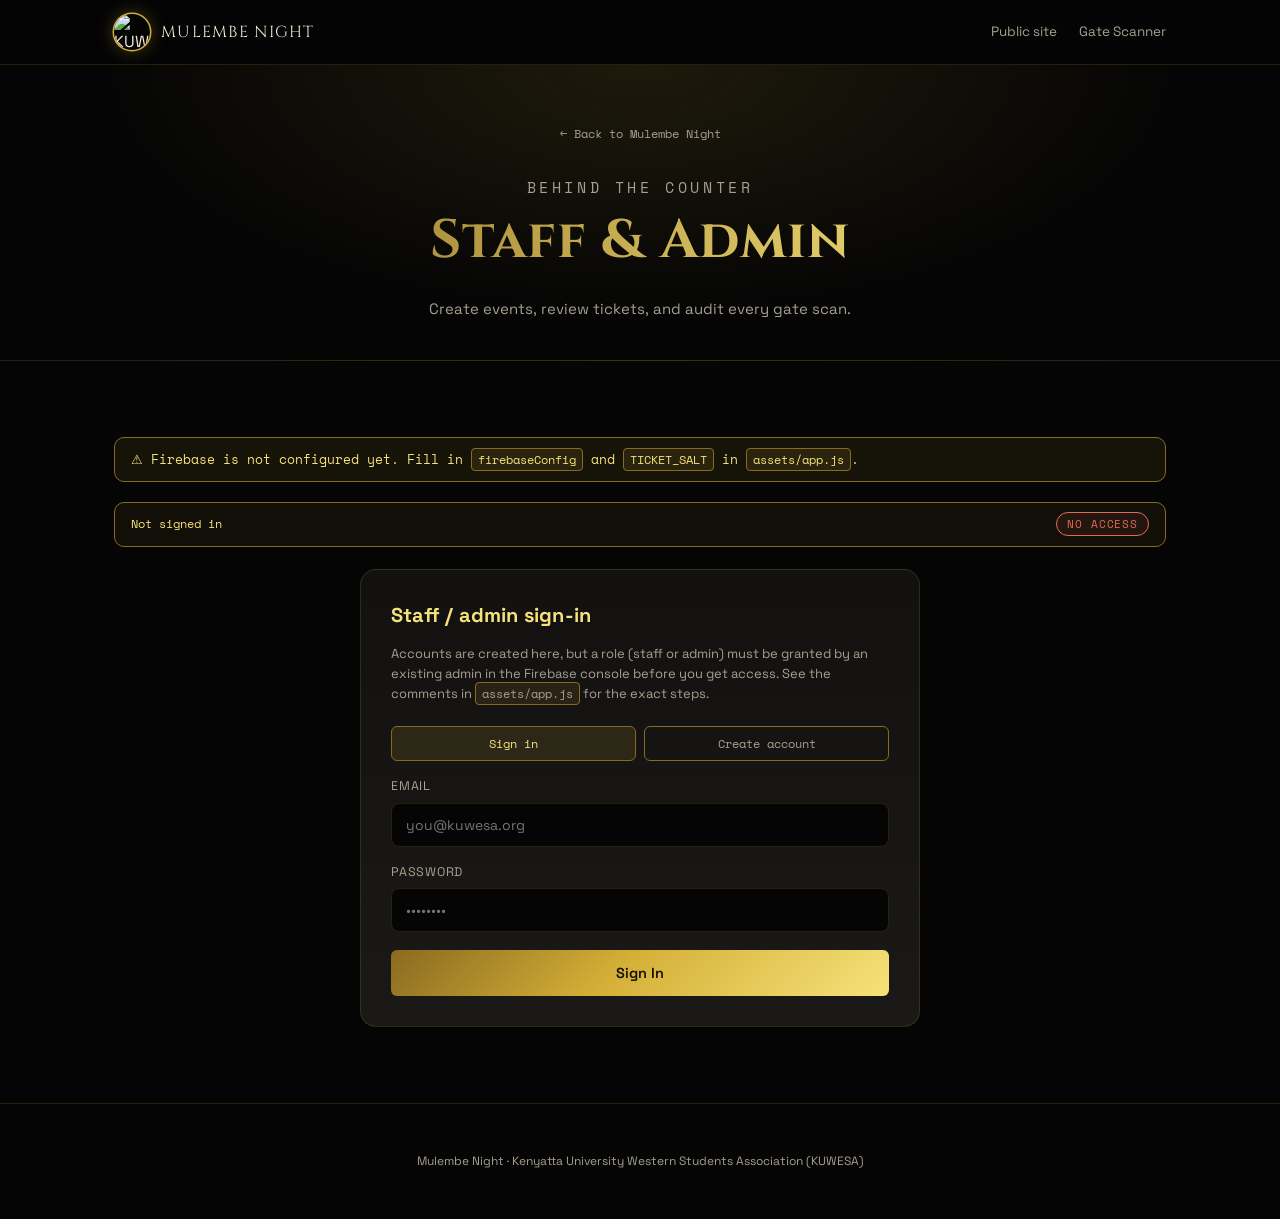
==== admin/index.html @ 5c0b91c5 "Add files via upload" ====
<!DOCTYPE html>
<html lang="en">
<head>
<meta charset="UTF-8">
<meta name="viewport" content="width=device-width, initial-scale=1.0">
<title>Staff &amp; Admin — Mulembe Night</title>
<meta name="description" content="Staff and admin dashboard for Mulembe Night ticketing.">
<link rel="preconnect" href="https://fonts.googleapis.com">
<link href="https://fonts.googleapis.com/css2?family=Cinzel:wght@500;700;900&family=Space+Grotesk:wght@400;500;600;700&family=Space+Mono:wght@400;700&display=swap" rel="stylesheet">
<link rel="stylesheet" href="../assets/style.css">
<script src="https://www.gstatic.com/firebasejs/10.12.2/firebase-app-compat.js"></script>
<script src="https://www.gstatic.com/firebasejs/10.12.2/firebase-firestore-compat.js"></script>
<script src="https://www.gstatic.com/firebasejs/10.12.2/firebase-auth-compat.js"></script>
<script src="../assets/app.js"></script>
</head>
<body>

<nav>
  <div class="wrap row">
    <a class="brand" href="../index.html">
      <img src="../mulembe-logo.png" alt="KUWESA logo">
      <span>MULEMBE NIGHT</span>
    </a>
    <div class="links">
      <a href="../index.html">Public site</a>
      <a href="../gate/">Gate Scanner</a>
    </div>
  </div>
</nav>

<div class="page-header">
  <div class="wrap">
    <a class="back-link" href="../index.html">← Back to Mulembe Night</a>
    <p class="eyebrow">Behind the counter</p>
    <h1 class="gold-text">Staff &amp; Admin</h1>
    <p>Create events, review tickets, and audit every gate scan.</p>
  </div>
</div>

<section style="border-top:none;">
  <div class="wrap">
    <div id="configBanner" class="config-banner">
      ⚠ Firebase is not configured yet. Fill in <code class="inline">firebaseConfig</code> and <code class="inline">TICKET_SALT</code> in <code class="inline">assets/app.js</code>.
    </div>

    <div class="role-bar" id="roleBar">
      <span class="who mono" id="roleWho">Not signed in</span>
      <span>
        <span class="role-badge none" id="roleBadge">no access</span>
        <button class="btn small ghost" id="signOutBtn" style="display:none; margin-left:8px;">Sign out</button>
      </span>
    </div>

    <!-- Sign in / sign up card -->
    <div class="card" id="authCard" style="max-width:560px; margin:0 auto;">
      <h3>Staff / admin sign-in</h3>
      <p class="sub">Accounts are created here, but a role (staff or admin) must be granted by an existing admin in the Firebase console before you get access. See the comments in <code class="inline">assets/app.js</code> for the exact steps.</p>
      <div class="auth-toggle">
        <button type="button" id="toggleSignIn" class="active">Sign in</button>
        <button type="button" id="toggleSignUp">Create account</button>
      </div>
      <label for="authEmail">Email</label>
      <input type="email" id="authEmail" placeholder="you@kuwesa.org" autocomplete="username">
      <label for="authPassword">Password</label>
      <input type="password" id="authPassword" placeholder="••••••••" autocomplete="current-password">
      <button class="btn" id="authSubmitBtn" style="margin-top:18px; width:100%;">Sign In</button>
      <div class="status-box" id="authStatus"></div>
    </div>

    <!-- Admin dashboard, hidden unless role === admin -->
    <div class="card" id="adminDashboard" style="display:none; margin-top:30px;">
      <h3>Admin dashboard</h3>
      <p class="sub">Manage events, review tickets, and audit every gate scan.</p>

      <div class="admin-tabs">
        <button class="admin-tab-btn active" data-pane="paneEvents">Events</button>
        <button class="admin-tab-btn" data-pane="paneTickets">Tickets</button>
        <button class="admin-tab-btn" data-pane="paneScans">Scan history</button>
      </div>

      <!-- EVENTS PANE -->
      <div class="admin-pane show" id="paneEvents">
        <h3 style="font-size:16px;">Create / edit an event</h3>
        <input type="hidden" id="editingEventId" value="">
        <label for="evName">Event name</label>
        <input type="text" id="evName" placeholder="Mulembe Night 2026">
        <label for="evDate">Date &amp; time (leave blank for "date dropping soon")</label>
        <input type="datetime-local" id="evDate">
        <label for="evLocation">Location</label>
        <input type="text" id="evLocation" placeholder="Kinga Resort, Kitui">
        <label for="evCapacity">Capacity</label>
        <input type="number" id="evCapacity" min="1" placeholder="1000">
        <label for="evDescription">Description</label>
        <textarea id="evDescription" placeholder="Short description shown on the event card"></textarea>

        <label style="margin-top:20px;">Ticket tiers</label>
        <div id="tierRows"></div>
        <button class="btn ghost small" id="addTierRow" type="button">+ Add tier</button>

        <label style="margin-top:20px; display:flex; align-items:center; gap:8px;">
          <input type="checkbox" id="evActive" style="width:auto;" checked> Live / accepting ticket sales
        </label>

        <div style="display:flex; gap:10px; margin-top:20px;">
          <button class="btn" id="saveEventBtn" style="flex:1;">Save Event</button>
          <button class="btn ghost" id="cancelEditBtn" style="display:none;">Cancel edit</button>
        </div>
        <div class="status-box" id="eventFormStatus"></div>

        <h3 style="font-size:16px; margin-top:34px;">All events</h3>
        <div id="adminEventsList"><p class="hint">Loading…</p></div>
      </div>

      <!-- TICKETS PANE -->
      <div class="admin-pane" id="paneTickets">
        <div class="filter-row">
          <select id="statsEventFilter"></select>
          <input type="text" id="ticketSearch" placeholder="Search name, phone or ticket id…">
        </div>
        <div class="stat-grid" id="statGrid"></div>
        <div class="table-wrap">
          <table class="data-table">
            <thead><tr><th>Holder</th><th>Phone</th><th>Tier</th><th>Status</th><th>Ticket ID</th><th>Created</th></tr></thead>
            <tbody id="ticketsTableBody"><tr><td colspan="6">Loading…</td></tr></tbody>
          </table>
        </div>
      </div>

      <!-- SCAN HISTORY PANE -->
      <div class="admin-pane" id="paneScans">
        <div class="table-wrap">
          <table class="data-table">
            <thead><tr><th>Time</th><th>Ticket ID</th><th>Result</th><th>Staff</th><th>Notes</th></tr></thead>
            <tbody id="scansTableBody"><tr><td colspan="5">Loading…</td></tr></tbody>
          </table>
        </div>
      </div>
    </div>
  </div>
</section>

<footer>
  <div class="wrap">
    <p>Mulembe Night · Kenyatta University Western Students Association (KUWESA)</p>
  </div>
</footer>

<script>
  // -----------------------------------------------------------------------
  // AUTH UI
  // -----------------------------------------------------------------------
  let authMode = 'signin';
  document.getElementById('toggleSignIn').addEventListener('click', () => setAuthMode('signin'));
  document.getElementById('toggleSignUp').addEventListener('click', () => setAuthMode('signup'));
  function setAuthMode(mode) {
    authMode = mode;
    document.getElementById('toggleSignIn').classList.toggle('active', mode === 'signin');
    document.getElementById('toggleSignUp').classList.toggle('active', mode === 'signup');
    document.getElementById('authSubmitBtn').textContent = mode === 'signin' ? 'Sign In' : 'Create Account';
  }

  document.getElementById('authSubmitBtn').addEventListener('click', async () => {
    const statusEl = document.getElementById('authStatus');
    const email = document.getElementById('authEmail').value.trim();
    const password = document.getElementById('authPassword').value;
    if (!isConfigured) { setStatus(statusEl, 'err', 'Firebase is not configured yet.'); return; }
    if (!email || !password) { setStatus(statusEl, 'err', 'Enter an email and password.'); return; }

    setStatus(statusEl, 'pending', authMode === 'signin' ? 'Signing in…' : 'Creating account…');
    try {
      if (authMode === 'signin') {
        await firebase.auth().signInWithEmailAndPassword(email, password);
        setStatus(statusEl, 'ok', 'Signed in.');
      } else {
        const cred = await firebase.auth().createUserWithEmailAndPassword(email, password);
        setStatus(statusEl, 'ok', `Account created (uid: ${cred.user.uid}). Ask an admin to grant you a role in the Firebase console — see the code comments for how.`);
      }
    } catch (err) {
      console.error(err);
      setStatus(statusEl, 'err', err.message || 'Authentication failed.');
    }
  });

  document.getElementById('signOutBtn').addEventListener('click', async () => {
    await firebase.auth().signOut();
    currentRole = 'none';
    onAuthReady();
  });

  function onAuthReady() {
    renderRoleBar();
    const authCard = document.getElementById('authCard');
    authCard.style.display = (!currentUser || currentUser.isAnonymous || currentRole === 'none') ? 'block' : 'none';
    const isAdmin = currentUser && !currentUser.isAnonymous && currentRole === 'admin';
    document.getElementById('adminDashboard').style.display = isAdmin ? 'block' : 'none';
    if (isAdmin) loadAdminData();
  }

  // -----------------------------------------------------------------------
  // ADMIN TABS
  // -----------------------------------------------------------------------
  document.querySelectorAll('.admin-tab-btn').forEach(btn => {
    btn.addEventListener('click', () => {
      document.querySelectorAll('.admin-tab-btn').forEach(b => b.classList.remove('active'));
      document.querySelectorAll('.admin-pane').forEach(p => p.classList.remove('show'));
      btn.classList.add('active');
      document.getElementById(btn.dataset.pane).classList.add('show');
      if (btn.dataset.pane === 'paneTickets') renderAdminTickets();
      if (btn.dataset.pane === 'paneScans') renderScanHistory();
    });
  });

  // --- Tier row builder for the event form ---
  function addTierRow(tier) {
    tier = tier || { id: '', name: '', price: '', perks: [] };
    const row = document.createElement('div');
    row.className = 'tier-row';
    row.innerHTML = `
      <div><label>Tier name</label><input type="text" class="tr-name" value="${escapeHtml(tier.name)}" placeholder="VIP"></div>
      <div><label>Price (Ksh)</label><input type="number" class="tr-price" value="${tier.price || ''}" min="0" placeholder="1200"></div>
      <div><label>Perks (comma separated)</label><input type="text" class="tr-perks" value="${escapeHtml((tier.perks||[]).join(', '))}" placeholder="Fast-track entry, VIP lounge"></div>
      <div><button type="button" class="btn ghost small remove-tier">Remove</button></div>
    `;
    row.querySelector('.remove-tier').addEventListener('click', () => row.remove());
    document.getElementById('tierRows').appendChild(row);
  }
  document.getElementById('addTierRow').addEventListener('click', () => addTierRow());

  function collectTiersFromForm() {
    return Array.from(document.querySelectorAll('#tierRows .tier-row')).map(row => {
      const name = row.querySelector('.tr-name').value.trim();
      const price = parseFloat(row.querySelector('.tr-price').value);
      const perks = row.querySelector('.tr-perks').value.split(',').map(s => s.trim()).filter(Boolean);
      const id = name.toLowerCase().replace(/[^a-z0-9]+/g, '-').replace(/(^-|-$)/g, '') || uuid().slice(0, 8);
      return { id, name, price: isNaN(price) ? 0 : price, perks };
    }).filter(t => t.name);
  }

  function resetEventForm() {
    document.getElementById('editingEventId').value = '';
    document.getElementById('evName').value = '';
    document.getElementById('evDate').value = '';
    document.getElementById('evLocation').value = '';
    document.getElementById('evCapacity').value = '';
    document.getElementById('evDescription').value = '';
    document.getElementById('evActive').checked = true;
    document.getElementById('tierRows').innerHTML = '';
    addTierRow(); addTierRow(); addTierRow();
    document.getElementById('cancelEditBtn').style.display = 'none';
    document.getElementById('saveEventBtn').textContent = 'Save Event';
  }
  resetEventForm();

  document.getElementById('cancelEditBtn').addEventListener('click', resetEventForm);

  document.getElementById('saveEventBtn').addEventListener('click', async () => {
    const statusEl = document.getElementById('eventFormStatus');
    if (!isConfigured) { setStatus(statusEl, 'err', 'Firebase is not configured yet.'); return; }
    if (currentRole !== 'admin') { setStatus(statusEl, 'err', 'Admin role required.'); return; }

    const name = document.getElementById('evName').value.trim();
    if (!name) { setStatus(statusEl, 'err', 'Event name is required.'); return; }
    const dateVal = document.getElementById('evDate').value;
    const tiers = collectTiersFromForm();
    if (tiers.length === 0) { setStatus(statusEl, 'err', 'Add at least one ticket tier.'); return; }

    const editingId = document.getElementById('editingEventId').value;
    const data = {
      eventName: name,
      eventDate: dateVal ? new Date(dateVal).toISOString() : null,
      location: document.getElementById('evLocation').value.trim(),
      capacity: parseInt(document.getElementById('evCapacity').value, 10) || null,
      description: document.getElementById('evDescription').value.trim(),
      tiers,
      active: document.getElementById('evActive').checked,
      updatedAt: firebase.firestore.FieldValue.serverTimestamp()
    };

    setStatus(statusEl, 'pending', 'Saving…');
    try {
      if (editingId) {
        await db.collection('events').doc(editingId).update(data);
      } else {
        data.createdAt = firebase.firestore.FieldValue.serverTimestamp();
        data.createdBy = currentUser.uid;
        await db.collection('events').add(data);
      }
      setStatus(statusEl, 'ok', '✓ Event saved.');
      resetEventForm();
      await loadEventsData();
      renderAdminEventsList();
      populateStatsEventFilter();
    } catch (err) {
      console.error(err);
      setStatus(statusEl, 'err', 'Could not save the event.');
    }
  });

  function renderAdminEventsList() {
    const list = document.getElementById('adminEventsList');
    if (!list) return;
    if (EVENTS.length === 0) { list.innerHTML = '<p class="hint">No events yet — create the first one above.</p>'; return; }
    list.innerHTML = EVENTS.map(e => `
      <div class="event-list-row">
        <div class="info">
          <b>${escapeHtml(e.eventName)}</b>
          <span>${fmtDate(e.eventDate)} · ${escapeHtml(e.location || 'No location set')} · ${e.active === false ? 'Inactive' : 'Live'}</span>
        </div>
        <div>
          <button class="btn ghost small edit-event" data-id="${e.id}">Edit</button>
          <button class="btn ghost small toggle-active" data-id="${e.id}">${e.active === false ? 'Activate' : 'Deactivate'}</button>
        </div>
      </div>
    `).join('');
    list.querySelectorAll('.edit-event').forEach(btn => btn.addEventListener('click', () => loadEventIntoForm(btn.dataset.id)));
    list.querySelectorAll('.toggle-active').forEach(btn => btn.addEventListener('click', () => toggleEventActive(btn.dataset.id)));
  }

  function loadEventIntoForm(id) {
    const e = eventById(id);
    if (!e) return;
    document.getElementById('editingEventId').value = e.id;
    document.getElementById('evName').value = e.eventName || '';
    document.getElementById('evDate').value = e.eventDate ? new Date(e.eventDate).toISOString().slice(0, 16) : '';
    document.getElementById('evLocation').value = e.location || '';
    document.getElementById('evCapacity').value = e.capacity || '';
    document.getElementById('evDescription').value = e.description || '';
    document.getElementById('evActive').checked = e.active !== false;
    document.getElementById('tierRows').innerHTML = '';
    (e.tiers || []).forEach(t => addTierRow(t));
    if ((e.tiers || []).length === 0) { addTierRow(); addTierRow(); addTierRow(); }
    document.getElementById('cancelEditBtn').style.display = 'inline-block';
    document.getElementById('saveEventBtn').textContent = 'Update Event';
    document.getElementById('paneEvents').scrollIntoView({ behavior: 'smooth' });
  }

  async function toggleEventActive(id) {
    const e = eventById(id);
    if (!e) return;
    try {
      await db.collection('events').doc(id).update({ active: e.active === false ? true : false });
      await loadEventsData();
      renderAdminEventsList();
      populateStatsEventFilter();
    } catch (err) {
      console.error(err);
    }
  }

  // --- Admin data loading ---
  async function loadAdminData() {
    await loadEventsData();
    renderAdminEventsList();
    populateStatsEventFilter();
    renderAdminTickets();
    renderScanHistory();
  }

  function populateStatsEventFilter() {
    const el = document.getElementById('statsEventFilter');
    const current = el.value;
    el.innerHTML = '<option value="">All events</option>' + EVENTS.map(e => `<option value="${e.id}">${escapeHtml(e.eventName)}</option>`).join('');
    el.value = current;
  }

  let ALL_TICKETS_CACHE = [];
  async function renderAdminTickets() {
    if (currentRole !== 'admin') return;
    const tbody = document.getElementById('ticketsTableBody');
    tbody.innerHTML = '<tr><td colspan="6">Loading…</td></tr>';
    try {
      const snap = await db.collection('tickets').orderBy('created_at', 'desc').limit(500).get();
      ALL_TICKETS_CACHE = snap.docs.map(d => ({ id: d.id, ...d.data() }));
    } catch (err) {
      console.error(err);
      tbody.innerHTML = '<tr><td colspan="6">Could not load tickets.</td></tr>';
      return;
    }
    applyTicketFilters();
  }

  function applyTicketFilters() {
    const eventFilter = document.getElementById('statsEventFilter').value;
    const search = document.getElementById('ticketSearch').value.trim().toLowerCase();
    let rows = ALL_TICKETS_CACHE;
    if (eventFilter) rows = rows.filter(t => t.event_id === eventFilter);
    if (search) rows = rows.filter(t =>
      (t.full_name || '').toLowerCase().includes(search) ||
      (t.phone || '').toLowerCase().includes(search) ||
      t.id.toLowerCase().includes(search)
    );

    const statGrid = document.getElementById('statGrid');
    const total = rows.length;
    const unused = rows.filter(t => t.status === 'UNUSED').length;
    const scanned = rows.filter(t => t.status === 'SCANNED').length;
    const expired = rows.filter(t => t.status === 'EXPIRED').length;
    let revenue = 0;
    rows.forEach(t => {
      const ev = eventById(t.event_id);
      const tier = ev && (ev.tiers || []).find(x => x.id === t.tier);
      if (tier) revenue += Number(tier.price) || 0;
    });
    statGrid.innerHTML = `
      <div class="stat-card"><b>${total}</b><span>Total tickets</span></div>
      <div class="stat-card"><b>${unused}</b><span>Unused</span></div>
      <div class="stat-card"><b>${scanned}</b><span>Scanned</span></div>
      <div class="stat-card"><b>${expired}</b><span>Expired</span></div>
      <div class="stat-card"><b>Ksh ${revenue.toLocaleString()}</b><span>Revenue (est.)</span></div>
    `;

    const tbody = document.getElementById('ticketsTableBody');
    tbody.innerHTML = rows.length ? rows.map(t => `
      <tr>
        <td>${escapeHtml(t.full_name)}</td>
        <td>${escapeHtml(t.phone)}</td>
        <td>${escapeHtml(t.tier)}</td>
        <td><span class="badge-status ${t.status}">${t.status}</span></td>
        <td class="mono">${t.id}</td>
        <td>${t.created_at && t.created_at.toDate ? t.created_at.toDate().toLocaleString('en-KE') : '—'}</td>
      </tr>
    `).join('') : '<tr><td colspan="6">No tickets match.</td></tr>';
  }
  document.getElementById('statsEventFilter').addEventListener('change', applyTicketFilters);
  document.getElementById('ticketSearch').addEventListener('input', applyTicketFilters);

  async function renderScanHistory() {
    if (currentRole !== 'admin') return;
    const tbody = document.getElementById('scansTableBody');
    tbody.innerHTML = '<tr><td colspan="5">Loading…</td></tr>';
    try {
      const snap = await db.collection('scanHistory').orderBy('scanned_at', 'desc').limit(300).get();
      const rows = snap.docs.map(d => d.data());
      tbody.innerHTML = rows.length ? rows.map(r => `
        <tr>
          <td>${r.scanned_at && r.scanned_at.toDate ? r.scanned_at.toDate().toLocaleString('en-KE') : '—'}</td>
          <td class="mono">${escapeHtml(r.ticket_id || '—')}</td>
          <td><span class="badge-status ${r.status === 'success' ? 'SCANNED' : r.status === 'already_scanned' ? 'EXPIRED' : 'UNUSED'}">${r.status}</span></td>
          <td>${escapeHtml(r.staff_email || r.staff_uid || 'unknown')}</td>
          <td>${escapeHtml(r.notes || '')}</td>
        </tr>
      `).join('') : '<tr><td colspan="5">No scans logged yet.</td></tr>';
    } catch (err) {
      console.error(err);
      tbody.innerHTML = '<tr><td colspan="5">Could not load scan history.</td></tr>';
    }
  }

  showConfigBannerIfNeeded();
  initAuthBootstrap(onAuthReady);
</script>
</body>
</html>
---- assets/style.css ----
:root{
  --onyx:#050505;
  --charcoal:#121110;
  --charcoal-2:#1b1917;
  --line:rgba(212,175,55,0.16);
  --gold:#d4af37;
  --gold-bright:#f6e27a;
  --gold-deep:#8a6a1f;
  --ivory:#f3ecd8;
  --text-dim:#a79f8f;
  --teal:#20c7ad;
  --danger:#e2685a;
  --ok:#63d98d;
}
*{box-sizing:border-box;}
html{scroll-behavior:smooth;}
@media (prefers-reduced-motion: reduce){
  *{animation-duration:0.001ms !important; animation-iteration-count:1 !important; scroll-behavior:auto !important;}
}
body{
  margin:0;
  background:var(--onyx);
  color:var(--ivory);
  font-family:'Space Grotesk', sans-serif;
  line-height:1.55;
}
h1,h2,h3{font-family:'Cinzel', serif; font-weight:700; margin:0; letter-spacing:0.01em;}
.mono{font-family:'Space Mono', monospace;}
a{color:inherit;}
.wrap{max-width:1100px; margin:0 auto; padding:0 24px;}
.eyebrow{
  font-family:'Space Mono', monospace; text-transform:uppercase;
  letter-spacing:0.24em; font-size:11.5px; color:var(--gold-bright);
}
::selection{background:var(--gold); color:#100c02;}
:focus-visible{outline:2px solid var(--gold-bright); outline-offset:2px;}

.gold-text{
  background:linear-gradient(100deg, var(--gold-deep) 0%, var(--gold-bright) 35%, var(--gold) 55%, var(--gold-bright) 75%, var(--gold-deep) 100%);
  background-size:250% auto;
  -webkit-background-clip:text; background-clip:text; color:transparent;
  animation:shine 7s linear infinite;
}
@keyframes shine{ to{ background-position:-250% center; } }

/* ---------- NAV ---------- */
nav{
  position:sticky; top:0; z-index:50;
  background:rgba(5,5,5,0.82); backdrop-filter:blur(12px);
  border-bottom:1px solid var(--line);
}
nav .row{display:flex; align-items:center; justify-content:space-between; padding:14px 24px; gap:14px; flex-wrap:wrap;}
.brand{display:flex; align-items:center; gap:11px; text-decoration:none;}
.brand img{height:36px; width:36px; border-radius:50%; box-shadow:0 0 0 1.5px var(--gold), 0 0 18px rgba(212,175,55,0.35);}
.brand span{font-family:'Cinzel', serif; font-size:16px; letter-spacing:0.08em; color:var(--ivory);}
nav .links{display:flex; align-items:center; gap:22px; font-size:13.5px; color:var(--text-dim); flex-wrap:wrap;}
nav .links a{text-decoration:none; transition:color .2s; white-space:nowrap;}
nav .links a:hover{color:var(--gold-bright);}

.marquee{
  background:var(--charcoal); border-bottom:1px solid var(--line);
  overflow:hidden; white-space:nowrap; padding:8px 0;
}
.marquee .track{display:inline-block; animation:scrollx 22s linear infinite;}
.marquee span{
  font-family:'Space Mono', monospace; font-size:11.5px; letter-spacing:0.2em;
  color:var(--gold); text-transform:uppercase; margin:0 22px;
}
@keyframes scrollx{ from{transform:translateX(0);} to{transform:translateX(-50%);} }

/* ---------- BUTTONS ---------- */
.btn{
  position:relative; display:inline-block; border:none; cursor:pointer; overflow:hidden;
  font-family:'Space Grotesk', sans-serif; font-weight:600; font-size:14.5px;
  padding:14px 30px; border-radius:6px; text-decoration:none;
  background:linear-gradient(135deg, var(--gold-deep), var(--gold) 45%, var(--gold-bright) 100%);
  color:#150f02; transition:transform .15s, box-shadow .15s;
}
.btn:hover{transform:translateY(-2px); box-shadow:0 10px 28px rgba(212,175,55,0.28);}
.btn::after{
  content:""; position:absolute; top:0; left:-60%; width:40%; height:100%;
  background:linear-gradient(115deg, transparent, rgba(255,255,255,0.55), transparent);
  transform:skewX(-20deg); transition:left .5s;
}
.btn:hover::after{left:130%;}
.btn.ghost{background:transparent; color:var(--gold-bright); border:1px solid var(--gold-deep);}
.btn.ghost::after{display:none;}
.btn.ghost:hover{box-shadow:0 10px 24px rgba(212,175,55,0.12); border-color:var(--gold);}
.btn.small{padding:9px 18px; font-size:12.5px;}
.btn.danger{background:linear-gradient(135deg, #7a2e26, var(--danger) 60%, #f19286);}
.btn:disabled{opacity:0.45; cursor:not-allowed; transform:none; box-shadow:none;}
.btn:disabled::after{display:none;}

.pill{
  border:1px solid var(--gold-deep); background:rgba(212,175,55,0.06);
  padding:9px 18px; border-radius:999px; font-size:12.5px;
  font-family:'Space Mono', monospace; color:var(--gold-bright);
}
.pill.teal{border-color:rgba(32,199,173,0.4); color:var(--teal); background:rgba(32,199,173,0.07);}

/* ---------- PAGE HEADER (for sub-pages) ---------- */
.page-header{
  padding:56px 0 40px; text-align:center;
  background:radial-gradient(ellipse at 50% 0%, rgba(212,175,55,0.12), transparent 60%);
  border-bottom:1px solid var(--line);
}
.page-header h1{font-size:clamp(32px,6vw,54px);}
.page-header p{color:var(--text-dim); font-size:15px; max-width:520px; margin:14px auto 0;}
.back-link{
  display:inline-flex; align-items:center; gap:6px; font-family:'Space Mono', monospace;
  font-size:12px; color:var(--text-dim); text-decoration:none; margin-bottom:18px;
}
.back-link:hover{color:var(--gold-bright);}

/* ---------- HERO ---------- */
header.hero{
  padding:90px 0 70px; text-align:center; position:relative; overflow:hidden;
  background:
    radial-gradient(ellipse at 50% 0%, rgba(212,175,55,0.14), transparent 55%),
    radial-gradient(circle at 88% 78%, rgba(32,199,173,0.06), transparent 40%);
}
.aura{
  position:relative; width:168px; height:168px; margin:0 auto 26px;
}
.aura::before{
  content:""; position:absolute; inset:-16px; border-radius:50%;
  background:conic-gradient(from 0deg, var(--gold-deep), var(--gold-bright), var(--teal), var(--gold-deep));
  filter:blur(2px); opacity:0.55; animation:spin 9s linear infinite;
}
.aura::after{
  content:""; position:absolute; inset:0; border-radius:50%;
  background:var(--onyx);
}
.aura img{
  position:absolute; inset:8px; width:calc(100% - 16px); height:calc(100% - 16px);
  border-radius:50%; object-fit:cover; z-index:2; box-shadow:0 0 40px rgba(212,175,55,0.25);
}
@keyframes spin{ to{ transform:rotate(360deg); } }

.hero h1{font-size:clamp(46px,9vw,96px); letter-spacing:0.03em;}
.hero p.tagline{color:var(--text-dim); font-size:17px; max-width:500px; margin:16px auto 30px;}
.hero-meta{display:flex; gap:12px; justify-content:center; flex-wrap:wrap; margin-bottom:34px;}
.hero-ctas{display:flex; gap:14px; justify-content:center; flex-wrap:wrap;}

.countdown{
  display:flex; gap:14px; justify-content:center; margin:36px 0 6px; flex-wrap:wrap;
}
.countdown .unit{
  min-width:78px; padding:14px 10px; border-radius:10px;
  background:var(--charcoal); border:1px solid var(--line);
}
.countdown .unit b{display:block; font-family:'Cinzel', serif; font-size:28px; color:var(--gold-bright);}
.countdown .unit span{font-family:'Space Mono', monospace; font-size:10px; letter-spacing:0.16em; color:var(--text-dim); text-transform:uppercase;}
.soon-badge{
  display:inline-flex; align-items:center; gap:9px;
  padding:10px 20px; border-radius:999px; border:1px solid var(--gold-deep);
  background:rgba(212,175,55,0.06); font-family:'Space Mono', monospace; font-size:12.5px; color:var(--gold-bright);
}
.soon-badge .dot{width:8px; height:8px; border-radius:50%; background:var(--gold-bright); animation:pulse 1.6s ease-in-out infinite;}
@keyframes pulse{ 0%,100%{opacity:1; box-shadow:0 0 0 0 rgba(246,226,122,0.5);} 50%{opacity:0.5; box-shadow:0 0 0 7px rgba(246,226,122,0);} }

/* ---------- SECTIONS ---------- */
section{padding:76px 0; border-top:1px solid var(--line);}
.section-head{margin-bottom:36px; text-align:left; display:flex; align-items:flex-end; justify-content:space-between; gap:20px; flex-wrap:wrap;}
.section-head.center{text-align:center; justify-content:center; flex-direction:column; align-items:center;}
.section-head h2{font-size:clamp(28px,5vw,42px); margin-top:6px;}

/* ---------- EVENTS (multi-event) ---------- */
.events-grid{display:grid; grid-template-columns:repeat(auto-fit,minmax(260px,1fr)); gap:18px;}
.event-card{
  text-align:left; background:linear-gradient(180deg, var(--charcoal), var(--charcoal-2));
  border:1px solid var(--line); border-radius:16px; padding:24px; cursor:pointer;
  transition:border-color .2s, transform .2s;
}
.event-card:hover{transform:translateY(-3px); border-color:var(--gold-deep);}
.event-card.selected{border-color:var(--gold); box-shadow:0 0 0 1px var(--gold);}
.event-card h3{font-size:20px; margin-top:8px;}
.event-card .when{font-family:'Space Mono', monospace; font-size:12px; color:var(--gold-bright); margin-top:6px;}
.event-card .where{font-size:12.5px; color:var(--text-dim); margin-top:2px;}
.event-card p.desc{font-size:12.5px; color:var(--text-dim); margin-top:10px;}
.event-card .cap{margin-top:12px; font-family:'Space Mono', monospace; font-size:11px; color:var(--text-dim);}
.event-card .go{margin-top:14px; display:inline-block;}
.empty-note{
  border:1px dashed var(--gold-deep); border-radius:12px; padding:26px; text-align:center;
  color:var(--text-dim); font-family:'Space Mono', monospace; font-size:12.5px;
}

/* ---------- LINEUP (artist cards with photo space) ---------- */
.artist-grid{display:grid; grid-template-columns:repeat(auto-fit,minmax(220px,1fr)); gap:18px;}
.artist-card{
  background:linear-gradient(180deg, var(--charcoal), var(--charcoal-2));
  border:1px solid var(--line); border-radius:14px; padding:18px;
  transition:border-color .2s, transform .2s;
}
.artist-card:hover{border-color:var(--gold-deep); transform:translateY(-3px);}
.artist-photo{
  width:100%; aspect-ratio:1/1; border-radius:10px; margin-bottom:16px;
  background:
    linear-gradient(155deg, rgba(212,175,55,0.07), rgba(212,175,55,0.02));
  border:1.5px dashed var(--gold-deep);
  display:flex; align-items:center; justify-content:center; overflow:hidden;
  position:relative;
}
.artist-photo img{width:100%; height:100%; object-fit:cover; display:block;}
.artist-photo .placeholder{
  text-align:center; color:var(--text-dim); font-family:'Space Mono', monospace; font-size:11px;
  letter-spacing:0.06em; padding:0 12px;
}
.artist-photo .placeholder .icon{font-size:26px; display:block; margin-bottom:6px; opacity:0.7;}
.artist-card .slot{font-family:'Space Mono', monospace; font-size:10.5px; letter-spacing:0.16em; color:var(--gold-bright); text-transform:uppercase;}
.artist-card h3{font-size:20px; margin-top:8px; font-family:'Space Grotesk', sans-serif; font-weight:700;}
.artist-card p{color:var(--text-dim); font-size:12.5px; margin:6px 0 0;}
.artist-card.tba-more{
  border-style:dashed; border-color:var(--gold-deep);
  display:flex; align-items:center; justify-content:center; text-align:center;
  color:var(--text-dim); font-family:'Space Mono', monospace; font-size:12.5px; min-height:260px;
}

/* ---------- TIERS ---------- */
.tier-grid{display:grid; grid-template-columns:repeat(auto-fit,minmax(240px,1fr)); gap:20px;}
.tier-card{
  position:relative; background:linear-gradient(180deg, var(--charcoal), var(--charcoal-2));
  border:1px solid var(--line); border-radius:16px; padding:30px 24px;
  display:flex; flex-direction:column; transition:transform .2s, box-shadow .2s;
}
.tier-card:hover{transform:translateY(-5px); box-shadow:0 18px 40px rgba(0,0,0,0.4);}
.tier-card.featured{border-color:var(--gold); box-shadow:0 0 0 1px var(--gold), 0 20px 50px rgba(212,175,55,0.12);}
.tier-ribbon{
  position:absolute; top:-11px; right:20px; background:var(--gold); color:#150f02;
  font-family:'Space Mono', monospace; font-size:10.5px; letter-spacing:0.1em;
  padding:5px 12px; border-radius:999px; font-weight:700;
}
.tier-card h3{font-size:22px; font-family:'Cinzel', serif;}
.tier-price{font-family:'Space Mono', monospace; font-size:30px; color:var(--gold-bright); margin:12px 0 16px;}
.tier-price small{font-size:13px; color:var(--text-dim); font-family:'Space Grotesk', sans-serif;}
.tier-perks{list-style:none; padding:0; margin:0 0 24px; flex:1; display:flex; flex-direction:column; gap:9px;}
.tier-perks li{font-size:13.5px; color:var(--text-dim); display:flex; gap:8px;}
.tier-perks li::before{content:"✦"; color:var(--gold);}

/* ---------- PURCHASE ---------- */
.flow-grid{display:grid; grid-template-columns:1fr; gap:40px;}
@media(min-width:880px){ .flow-grid{grid-template-columns:1.1fr 1fr;} }
.card{
  background:linear-gradient(180deg, var(--charcoal), var(--charcoal-2));
  border:1px solid var(--line); border-radius:16px; padding:30px;
}
.card h3{font-size:20px; color:var(--gold-bright); margin-bottom:6px; font-family:'Space Grotesk', sans-serif; font-weight:700;}
.card .sub{color:var(--text-dim); font-size:13px; margin-bottom:22px;}
label{display:block; font-size:12.5px; color:var(--text-dim); margin:16px 0 6px; text-transform:uppercase; letter-spacing:0.06em;}
input[type=text], input[type=tel], input[type=email], input[type=password], input[type=number], input[type=datetime-local], textarea, select{
  width:100%; padding:12px 14px; border-radius:8px;
  background:var(--onyx); border:1px solid var(--line); color:var(--ivory);
  font-family:'Space Grotesk', sans-serif; font-size:14px;
}
textarea{resize:vertical; min-height:90px; font-family:'Space Mono', monospace; font-size:12.5px;}
input:focus, textarea:focus, select:focus{outline:2px solid var(--gold); outline-offset:1px; border-color:var(--gold);}
.hint{font-size:11.5px; color:var(--text-dim); margin-top:6px;}
.tier-readout{
  margin-top:8px; padding:12px 14px; border-radius:8px; background:rgba(212,175,55,0.06);
  border:1px solid var(--gold-deep); font-family:'Space Mono', monospace; font-size:12.5px; color:var(--gold-bright);
  display:flex; justify-content:space-between; align-items:center;
}
.steps{list-style:none; margin:0 0 22px; padding:0; display:flex; flex-direction:column; gap:10px;}
.steps li{display:flex; gap:10px; font-size:13px; color:var(--text-dim); align-items:flex-start;}
.steps li .n{
  flex:none; width:20px; height:20px; border-radius:50%;
  background:rgba(212,175,55,0.12); color:var(--gold-bright);
  font-family:'Space Mono', monospace; font-size:11px;
  display:flex; align-items:center; justify-content:center; margin-top:1px;
}
.status-box{
  margin-top:18px; padding:12px 14px; border-radius:8px; font-size:12.5px;
  display:none; font-family:'Space Mono', monospace;
}
.status-box.show{display:block;}
.status-box.ok{background:rgba(99,217,141,0.1); border:1px solid rgba(99,217,141,0.4); color:var(--ok);}
.status-box.err{background:rgba(226,104,90,0.1); border:1px solid rgba(226,104,90,0.4); color:var(--danger);}
.status-box.pending{background:rgba(212,175,55,0.08); border:1px solid var(--gold-deep); color:var(--gold-bright);}

/* ---------- TICKET STUB ---------- */
.stub-wrap{display:flex; align-items:center; justify-content:center;}
.ticket-stub{
  display:none; width:100%; max-width:340px; position:relative; border-radius:16px;
  background:linear-gradient(180deg, #191510, #100d09);
  box-shadow:0 24px 60px rgba(0,0,0,0.55);
  transform:rotate(-1.2deg);
  border:1px solid var(--gold-deep);
}
.ticket-stub.show{display:block;}
.ticket-stub::before{
  content:""; position:absolute; inset:0; border-radius:16px; padding:1px;
  background:linear-gradient(120deg, var(--gold-deep), var(--gold-bright), var(--gold-deep));
  -webkit-mask:linear-gradient(#fff 0 0) content-box, linear-gradient(#fff 0 0);
  -webkit-mask-composite:xor; mask-composite:exclude; pointer-events:none;
}
.ticket-stub .top{padding:22px 22px 16px; text-align:center;}
.ticket-stub .top h3{font-size:23px; margin-top:4px;}
.stub-tier{
  display:inline-block; margin-top:8px; padding:4px 12px; border-radius:999px;
  font-family:'Space Mono', monospace; font-size:10.5px; letter-spacing:0.1em;
  background:var(--gold); color:#150f02; text-transform:uppercase;
}
.perforation{position:relative; height:0; border-top:2px dashed rgba(243,236,216,0.2); margin:0 18px;}
.perforation::before, .perforation::after{
  content:""; position:absolute; top:-11px; width:22px; height:22px; background:var(--onyx); border-radius:50%;
}
.perforation::before{left:-33px;}
.perforation::after{right:-33px;}
.qr-area{padding:22px; display:flex; flex-direction:column; align-items:center; gap:10px;}
.qr-area canvas{border-radius:8px; background:#fff; padding:10px;}
.tid{font-family:'Space Mono', monospace; font-size:10.5px; color:var(--text-dim); word-break:break-all; text-align:center;}
.meta-row{display:flex; justify-content:space-between; padding:0 22px 22px; font-family:'Space Mono', monospace; font-size:10.5px; color:var(--text-dim);}
.meta-row b{color:var(--gold-bright); display:block; font-size:13px; font-family:'Space Grotesk', sans-serif;}
.stub-actions{display:flex; gap:10px; margin-top:16px; width:100%; max-width:340px;}
.stub-actions .btn{flex:1; text-align:center; padding:11px;}

/* ---------- LOOKUP ---------- */
.lookup-card{max-width:560px; margin:0 auto;}
.lookup-result{margin-top:20px;}

/* ---------- AUTH / ROLE BAR ---------- */
.role-bar{
  display:flex; align-items:center; justify-content:space-between; gap:12px; flex-wrap:wrap;
  padding:12px 16px; border:1px solid var(--gold-deep); border-radius:10px;
  background:rgba(212,175,55,0.06); margin-bottom:22px; font-family:'Space Mono', monospace; font-size:12px;
}
.role-bar .who{color:var(--gold-bright);}
.role-badge{
  padding:3px 10px; border-radius:999px; font-size:10.5px; letter-spacing:0.08em; text-transform:uppercase;
  border:1px solid var(--teal); color:var(--teal); background:rgba(32,199,173,0.08);
}
.role-badge.admin{border-color:var(--gold); color:var(--gold-bright); background:rgba(212,175,55,0.1);}
.role-badge.none{border-color:var(--danger); color:var(--danger); background:rgba(226,104,90,0.08);}
.auth-toggle{display:flex; gap:8px; margin-bottom:6px;}
.auth-toggle button{
  flex:1; padding:8px; border-radius:6px; border:1px solid var(--gold-deep); background:transparent;
  color:var(--text-dim); font-family:'Space Mono', monospace; font-size:11.5px; cursor:pointer;
}
.auth-toggle button.active{background:rgba(212,175,55,0.12); color:var(--gold-bright);}

/* ---------- GATE ---------- */
.gate-card{max-width:540px; margin:0 auto;}
#reader{border-radius:12px; overflow:hidden; margin-top:16px; border:1px solid var(--line);}
.scan-result{margin-top:16px; padding:18px; border-radius:10px; text-align:center; font-family:'Space Mono', monospace; font-size:13.5px; display:none;}
.scan-result.show{display:block;}
.scan-result.ok{background:rgba(99,217,141,0.12); border:1px solid var(--ok); color:var(--ok);}
.scan-result.err{background:rgba(226,104,90,0.12); border:1px solid var(--danger); color:var(--danger);}

/* ---------- ADMIN ---------- */
.admin-tabs{display:flex; gap:8px; flex-wrap:wrap; margin-bottom:24px;}
.admin-tab-btn{
  padding:10px 18px; border-radius:999px; border:1px solid var(--gold-deep); background:transparent;
  color:var(--text-dim); font-family:'Space Mono', monospace; font-size:12px; cursor:pointer; transition:all .15s;
}
.admin-tab-btn.active{background:var(--gold); color:#150f02; border-color:var(--gold); font-weight:700;}
.admin-pane{display:none;}
.admin-pane.show{display:block;}
.stat-grid{display:grid; grid-template-columns:repeat(auto-fit,minmax(150px,1fr)); gap:14px; margin-bottom:28px;}
.stat-card{
  background:linear-gradient(180deg, var(--charcoal), var(--charcoal-2)); border:1px solid var(--line);
  border-radius:12px; padding:18px;
}
.stat-card b{display:block; font-family:'Cinzel', serif; font-size:26px; color:var(--gold-bright);}
.stat-card span{font-family:'Space Mono', monospace; font-size:10.5px; letter-spacing:0.12em; text-transform:uppercase; color:var(--text-dim);}
.table-wrap{overflow-x:auto; border:1px solid var(--line); border-radius:12px;}
table.data-table{width:100%; border-collapse:collapse; font-size:12.5px; min-width:640px;}
table.data-table th{
  text-align:left; padding:12px 14px; background:var(--charcoal-2); color:var(--gold-bright);
  font-family:'Space Mono', monospace; font-size:10.5px; letter-spacing:0.08em; text-transform:uppercase;
  border-bottom:1px solid var(--line); white-space:nowrap;
}
table.data-table td{padding:11px 14px; border-bottom:1px solid var(--line); color:var(--ivory); white-space:nowrap;}
table.data-table tr:last-child td{border-bottom:none;}
.badge-status{padding:3px 10px; border-radius:999px; font-family:'Space Mono', monospace; font-size:10.5px; text-transform:uppercase;}
.badge-status.UNUSED{border:1px solid var(--teal); color:var(--teal);}
.badge-status.SCANNED{border:1px solid var(--ok); color:var(--ok);}
.badge-status.EXPIRED{border:1px solid var(--danger); color:var(--danger);}
.tier-row{display:grid; grid-template-columns:1.3fr 0.8fr 1.4fr auto; gap:10px; align-items:end; margin-bottom:10px;}
@media(max-width:760px){ .tier-row{grid-template-columns:1fr;} }
.tier-row label{margin:0 0 4px;}
.event-list-row{
  display:flex; justify-content:space-between; align-items:center; gap:12px; flex-wrap:wrap;
  padding:14px 16px; border:1px solid var(--line); border-radius:10px; margin-bottom:10px;
}
.event-list-row .info b{display:block; color:var(--gold-bright); font-size:14.5px;}
.event-list-row .info span{font-family:'Space Mono', monospace; font-size:11px; color:var(--text-dim);}
.filter-row{display:flex; gap:12px; flex-wrap:wrap; margin-bottom:18px;}
.filter-row input, .filter-row select{width:auto; min-width:180px;}

/* ---------- FAQ ---------- */
.faq-item{border-bottom:1px solid var(--line); padding:16px 0;}
.faq-item summary{
  cursor:pointer; list-style:none; display:flex; justify-content:space-between; align-items:center;
  font-family:'Space Grotesk', sans-serif; font-weight:600; font-size:15px; color:var(--ivory);
}
.faq-item summary::-webkit-details-marker{display:none;}
.faq-item summary::after{content:"+"; color:var(--gold-bright); font-size:20px; transition:transform .2s;}
.faq-item[open] summary::after{transform:rotate(45deg);}
.faq-item p{color:var(--text-dim); font-size:13.5px; margin:12px 0 0;}

.config-banner{
  background:rgba(212,175,55,0.08); border:1px solid var(--gold-deep); color:var(--gold-bright);
  font-size:12.5px; padding:12px 16px; border-radius:10px; display:none; margin-bottom:20px; font-family:'Space Mono', monospace;
}
.config-banner.show{display:block;}
code.inline{background:rgba(212,175,55,0.1); border:1px solid var(--gold-deep); padding:2px 6px; border-radius:4px; font-family:'Space Mono', monospace; font-size:11.5px;}

footer{padding:44px 0; text-align:center; border-top:1px solid var(--line);}
.socials{display:flex; gap:16px; justify-content:center; margin-bottom:16px; font-size:13px;}
.socials a{
  padding:9px 16px; border:1px solid var(--gold-deep); border-radius:999px; text-decoration:none;
  color:var(--gold-bright); transition:background .2s;
}
.socials a:hover{background:rgba(212,175,55,0.08);}
footer p{color:var(--text-dim); font-size:12px; margin:4px 0;}
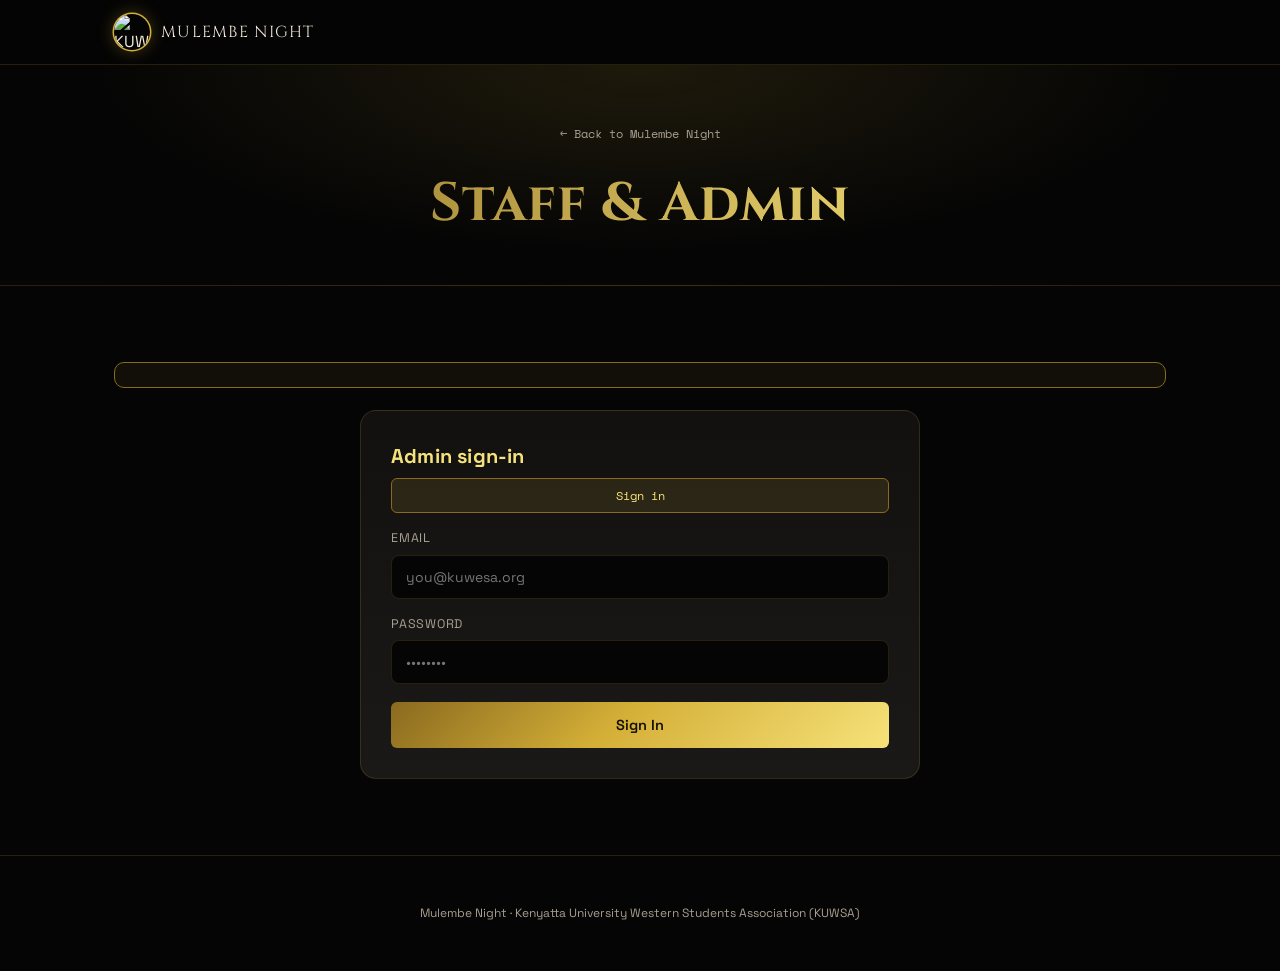
==== commit 7a69b6b5: "Update logo and footer text in index.html" ====
--- a/admin/index.html
+++ b/admin/index.html
@@ -18,46 +18,33 @@
 <nav>
   <div class="wrap row">
     <a class="brand" href="../index.html">
-      <img src="../mulembe-logo.png" alt="KUWESA logo">
+      <img src="https://res.cloudinary.com/drkfufpw5/image/upload/v1783458112/mulembe-logo-icon_ietltd.png" alt="KUWSA logo">
       <span>MULEMBE NIGHT</span>
     </a>
-    <div class="links">
-      <a href="../index.html">Public site</a>
-      <a href="../gate/">Gate Scanner</a>
-    </div>
   </div>
 </nav>
 
 <div class="page-header">
   <div class="wrap">
     <a class="back-link" href="../index.html">← Back to Mulembe Night</a>
-    <p class="eyebrow">Behind the counter</p>
     <h1 class="gold-text">Staff &amp; Admin</h1>
-    <p>Create events, review tickets, and audit every gate scan.</p>
   </div>
 </div>
 
 <section style="border-top:none;">
   <div class="wrap">
-    <div id="configBanner" class="config-banner">
-      ⚠ Firebase is not configured yet. Fill in <code class="inline">firebaseConfig</code> and <code class="inline">TICKET_SALT</code> in <code class="inline">assets/app.js</code>.
-    </div>
 
     <div class="role-bar" id="roleBar">
-      <span class="who mono" id="roleWho">Not signed in</span>
       <span>
-        <span class="role-badge none" id="roleBadge">no access</span>
         <button class="btn small ghost" id="signOutBtn" style="display:none; margin-left:8px;">Sign out</button>
       </span>
     </div>
 
     <!-- Sign in / sign up card -->
     <div class="card" id="authCard" style="max-width:560px; margin:0 auto;">
-      <h3>Staff / admin sign-in</h3>
-      <p class="sub">Accounts are created here, but a role (staff or admin) must be granted by an existing admin in the Firebase console before you get access. See the comments in <code class="inline">assets/app.js</code> for the exact steps.</p>
+      <h3>Admin sign-in</h3>
       <div class="auth-toggle">
         <button type="button" id="toggleSignIn" class="active">Sign in</button>
-        <button type="button" id="toggleSignUp">Create account</button>
       </div>
       <label for="authEmail">Email</label>
       <input type="email" id="authEmail" placeholder="you@kuwesa.org" autocomplete="username">
@@ -141,7 +128,7 @@
 
 <footer>
   <div class="wrap">
-    <p>Mulembe Night · Kenyatta University Western Students Association (KUWESA)</p>
+    <p>Mulembe Night · Kenyatta University Western Students Association (KUWSA)</p>
   </div>
 </footer>
 
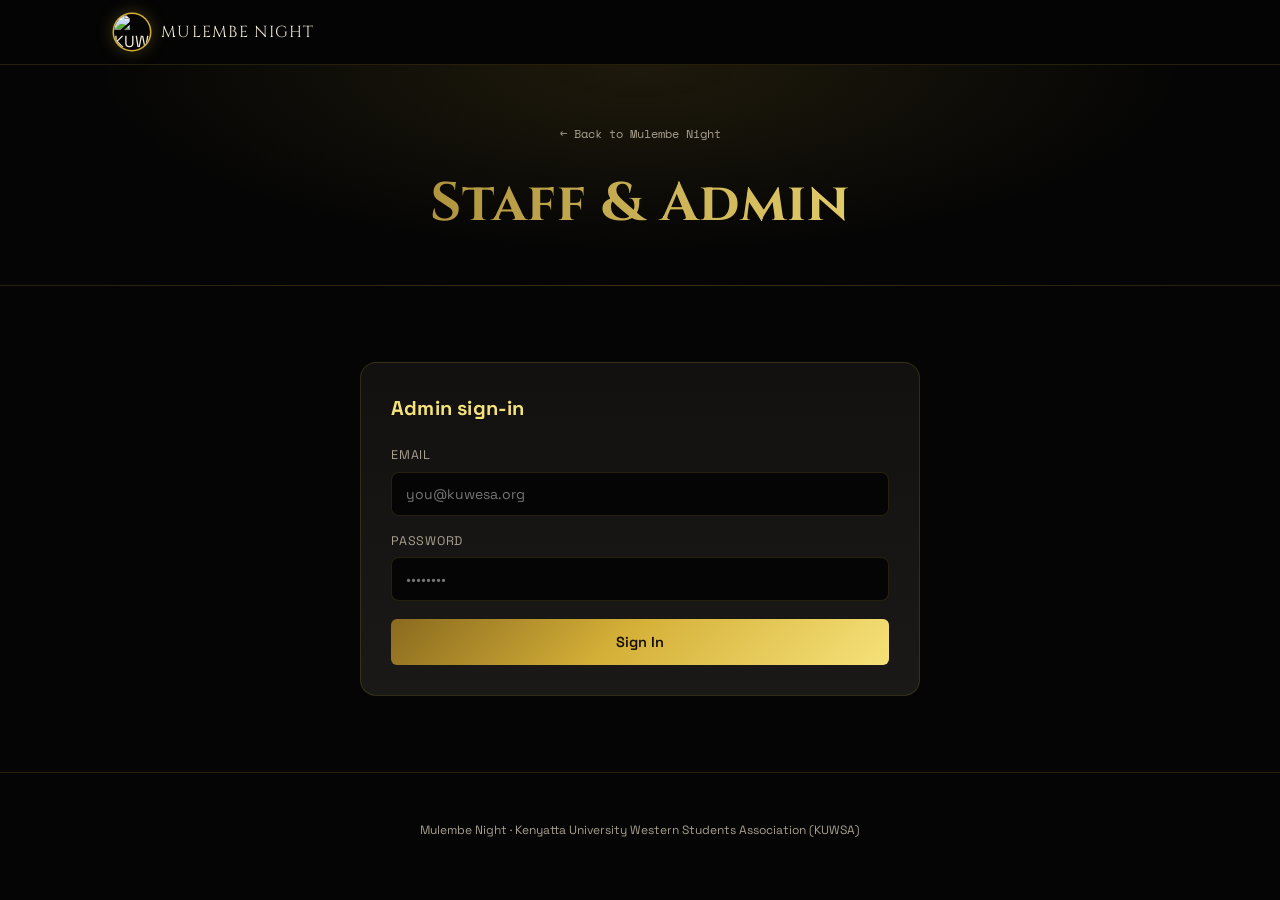
==== commit 44d9088e: "Update sign-out button and remove toggleSignIn button" ====
--- a/admin/index.html
+++ b/admin/index.html
@@ -34,7 +34,7 @@
 <section style="border-top:none;">
   <div class="wrap">
 
-    <div class="role-bar" id="roleBar">
+    <div>
       <span>
         <button class="btn small ghost" id="signOutBtn" style="display:none; margin-left:8px;">Sign out</button>
       </span>
@@ -44,7 +44,6 @@
     <div class="card" id="authCard" style="max-width:560px; margin:0 auto;">
       <h3>Admin sign-in</h3>
       <div class="auth-toggle">
-        <button type="button" id="toggleSignIn" class="active">Sign in</button>
       </div>
       <label for="authEmail">Email</label>
       <input type="email" id="authEmail" placeholder="you@kuwesa.org" autocomplete="username">
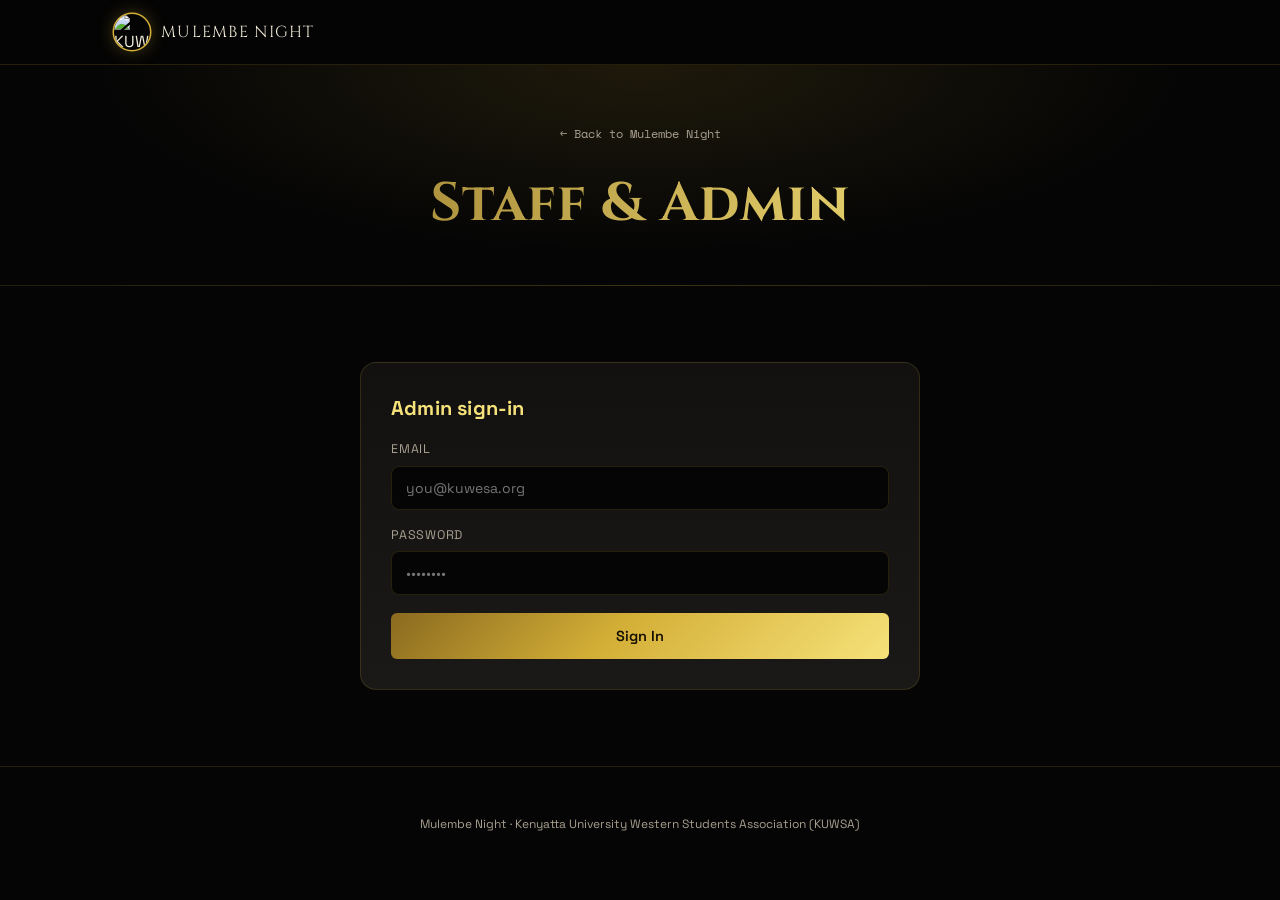
==== commit e0814b3f: "Refactor authentication UI and streamline logic" ====
--- a/admin/index.html
+++ b/admin/index.html
@@ -41,10 +41,8 @@
     </div>
 
     <!-- Sign in / sign up card -->
-    <div class="card" id="authCard" style="max-width:560px; margin:0 auto;">
+     <div class="card" id="authCard" style="max-width:560px; margin:0 auto;">
       <h3>Admin sign-in</h3>
-      <div class="auth-toggle">
-      </div>
       <label for="authEmail">Email</label>
       <input type="email" id="authEmail" placeholder="you@kuwesa.org" autocomplete="username">
       <label for="authPassword">Password</label>
@@ -135,16 +133,6 @@
   // -----------------------------------------------------------------------
   // AUTH UI
   // -----------------------------------------------------------------------
-  let authMode = 'signin';
-  document.getElementById('toggleSignIn').addEventListener('click', () => setAuthMode('signin'));
-  document.getElementById('toggleSignUp').addEventListener('click', () => setAuthMode('signup'));
-  function setAuthMode(mode) {
-    authMode = mode;
-    document.getElementById('toggleSignIn').classList.toggle('active', mode === 'signin');
-    document.getElementById('toggleSignUp').classList.toggle('active', mode === 'signup');
-    document.getElementById('authSubmitBtn').textContent = mode === 'signin' ? 'Sign In' : 'Create Account';
-  }
-
   document.getElementById('authSubmitBtn').addEventListener('click', async () => {
     const statusEl = document.getElementById('authStatus');
     const email = document.getElementById('authEmail').value.trim();
@@ -152,15 +140,10 @@
     if (!isConfigured) { setStatus(statusEl, 'err', 'Firebase is not configured yet.'); return; }
     if (!email || !password) { setStatus(statusEl, 'err', 'Enter an email and password.'); return; }
 
-    setStatus(statusEl, 'pending', authMode === 'signin' ? 'Signing in…' : 'Creating account…');
+    setStatus(statusEl, 'pending', 'Signing in…');
     try {
-      if (authMode === 'signin') {
-        await firebase.auth().signInWithEmailAndPassword(email, password);
-        setStatus(statusEl, 'ok', 'Signed in.');
-      } else {
-        const cred = await firebase.auth().createUserWithEmailAndPassword(email, password);
-        setStatus(statusEl, 'ok', `Account created (uid: ${cred.user.uid}). Ask an admin to grant you a role in the Firebase console — see the code comments for how.`);
-      }
+      await firebase.auth().signInWithEmailAndPassword(email, password);
+      setStatus(statusEl, 'ok', 'Signed in.');
     } catch (err) {
       console.error(err);
       setStatus(statusEl, 'err', err.message || 'Authentication failed.');
